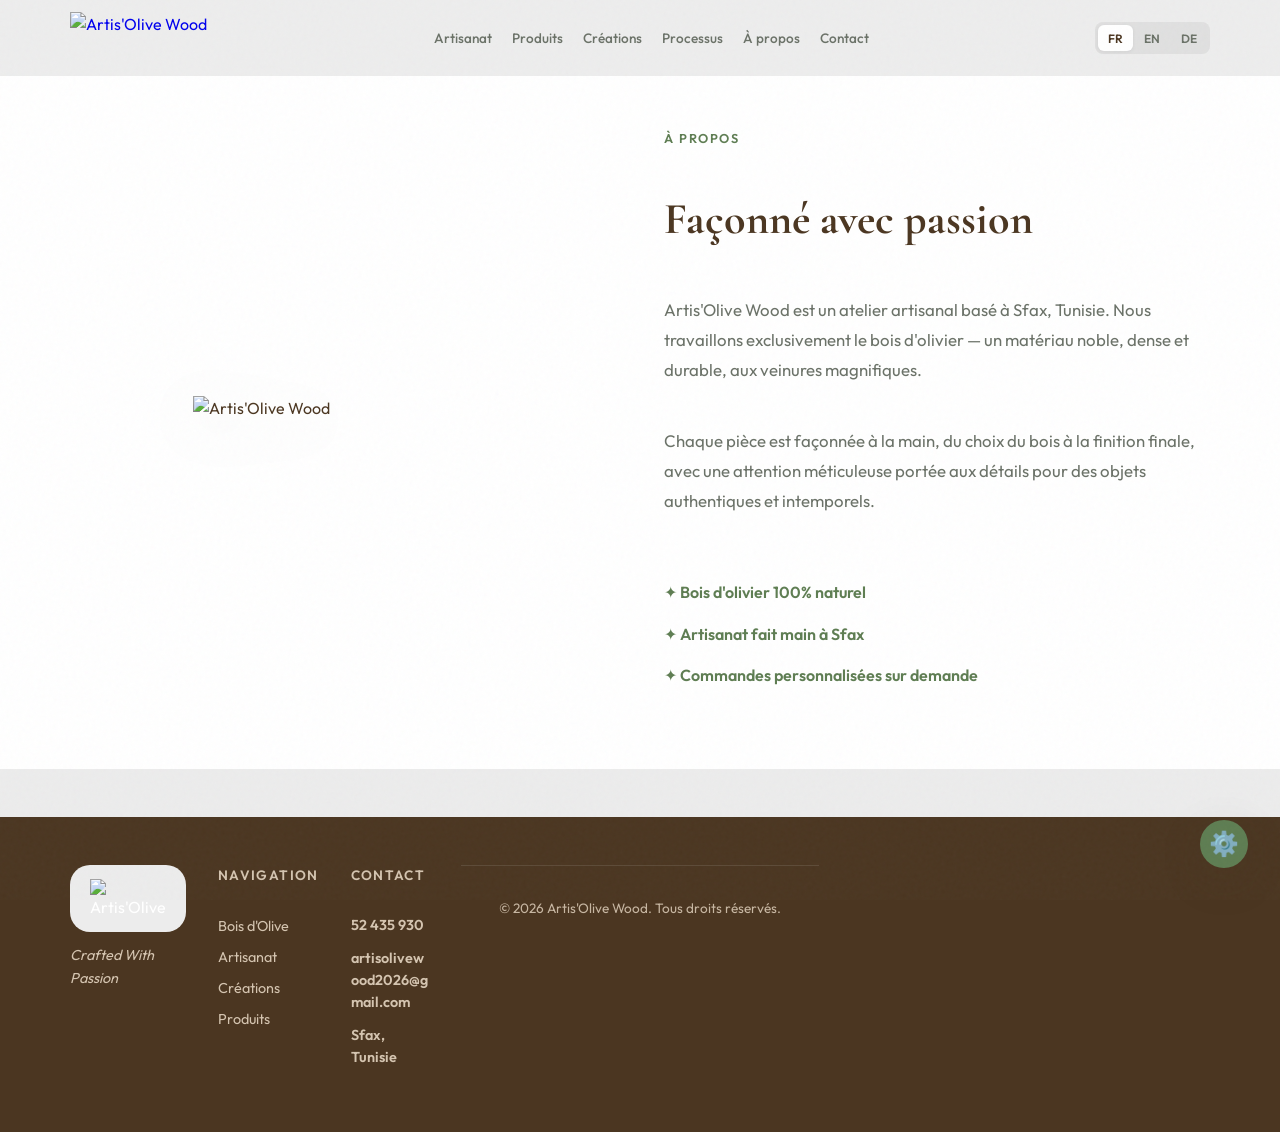
==== about.html @ 7d4a53f2 "Add files via upload" ====
<!DOCTYPE html>
<html lang="fr">
<head>
  <meta charset="UTF-8" />
  <meta name="viewport" content="width=device-width, initial-scale=1.0" />
  <meta name="description" content="Artis'Olive Wood — À propos de notre atelier artisanal." />
  <title>À Propos - Artis'Olive Wood</title>
  <link rel="icon" href="assets/logo.png" type="image/png" />
  <link rel="preconnect" href="https://fonts.googleapis.com" />
  <link rel="preconnect" href="https://fonts.gstatic.com" crossorigin />
  <link href="https://fonts.googleapis.com/css2?family=Cormorant+Garamond:ital,wght@0,400;0,600;0,700;1,400&family=Outfit:wght@300;400;500;600&display=swap" rel="stylesheet" />
  <link rel="stylesheet" href="styles.css" />
</head>
<body>
  <div class="grain" aria-hidden="true"></div>

  <header class="header" id="header">
    <nav class="nav container">
      <a href="index.html" class="logo">
        <img src="assets/logo.png" alt="Artis'Olive Wood" class="logo-img" />
      </a>

      <ul class="nav-links" id="nav-links">
        <li><a href="services.html" data-i18n="nav.services">Artisanat</a></li>
        <li><a href="products.html" data-i18n="nav.products">Produits</a></li>
        <li><a href="creations.html" data-i18n="nav.creations">Créations</a></li>
        <li><a href="process.html" data-i18n="nav.process">Processus</a></li>
        <li><a href="about.html" data-i18n="nav.about">À propos</a></li>
        <li><a href="contact.html" data-i18n="nav.contact">Contact</a></li>
      </ul>

      <div class="nav-actions">
        <div class="lang-switcher" role="group" aria-label="Language">
          <button class="lang-btn active" data-lang="fr" aria-pressed="true">FR</button>
          <button class="lang-btn" data-lang="en" aria-pressed="false">EN</button>
          <button class="lang-btn" data-lang="de" aria-pressed="false">DE</button>
        </div>
        <button class="menu-toggle" id="menu-toggle" aria-label="Menu" aria-expanded="false">
          <span></span><span></span><span></span>
        </button>
      </div>
    </nav>
  </header>

  <main>
    <section class="about section" style="padding-top: 8rem;">
      <div class="container about-grid">
        <div class="about-visual">
          <img src="assets/logo.png" alt="Artis'Olive Wood" class="about-logo" />
        </div>
        <div class="about-content">
          <span class="section-tag" data-i18n="about.tag">À propos</span>
          <h2 class="section-title" data-i18n="about.title">Façonné avec passion</h2>
          <p data-i18n="about.p1">
            Artis'Olive Wood est un atelier artisanal basé à Sfax, Tunisie. Nous travaillons exclusivement le bois d'olivier — un matériau noble, dense et durable, aux veinures magnifiques.
          </p>
          <p data-i18n="about.p2">
            Chaque pièce est façonnée à la main, du choix du bois à la finition finale, avec une attention méticuleuse portée aux détails pour des objets authentiques et intemporels.
          </p>
          <ul class="about-features">
            <li data-i18n="about.f1">✦ Bois d'olivier 100% naturel</li>
            <li data-i18n="about.f2">✦ Artisanat fait main à Sfax</li>
            <li data-i18n="about.f3">✦ Commandes personnalisées sur demande</li>
          </ul>
        </div>
      </div>
    </section>
  </main>

  <footer class="footer">
    <div class="container footer-inner">
      <div class="footer-top">
        <div class="footer-brand">
          <div class="footer-logo-wrap">
            <img src="assets/logo.png" alt="Artis'Olive Wood" style="height: 40px; width: auto;" />
          </div>
          <p class="footer-tagline" data-i18n="footer.tagline">Crafted With Passion</p>
        </div>
        <nav class="footer-nav" aria-label="Footer">
          <p class="footer-nav-title" data-i18n="footer.navTitle">Navigation</p>
          <div class="footer-links">
            <a href="index.html" data-i18n="hero.title1">Accueil</a>
            <a href="services.html" data-i18n="nav.services">Artisanat</a>
            <a href="creations.html" data-i18n="nav.creations">Créations</a>
            <a href="products.html" data-i18n="nav.products">Produits</a>
          </div>
        </nav>
        <div class="footer-contact">
          <p class="footer-nav-title" data-i18n="footer.contactTitle">Contact</p>
          <a href="tel:+21652435930" class="footer-contact-item">52 435 930</a>
          <a href="mailto:artisolivewood2026@gmail.com" class="footer-contact-item">artisolivewood2026@gmail.com</a>
          <span class="footer-contact-item">Sfax, Tunisie</span>
        </div>
      </div>
      <div class="footer-bottom">
        <p class="footer-copy" data-i18n="footer.copy">© 2026 Artis'Olive Wood. Tous droits réservés.</p>
      </div>
    </div>
  </footer>

  <button class="admin-btn" id="admin-btn" title="Admin">⚙️</button>

  <div id="admin-login-modal" class="modal">
    <div class="modal-content">
      <span class="close" id="close-login-modal">&times;</span>
      <h2 data-i18n="admin.login.title">Admin Login</h2>
      <div class="form-group">
        <label for="admin-password" data-i18n="admin.login.password">Mot de passe:</label>
        <input type="password" id="admin-password" placeholder="Entrez le mot de passe">
      </div>
      <button class="btn btn-primary" id="admin-login-btn" data-i18n="admin.login.submit">Se connecter</button>
      <p id="login-error" class="error-message"></p>
    </div>
  </div>

  <div id="admin-dashboard-modal" class="modal">
    <div class="modal-content admin-dashboard">
      <span class="close" id="close-admin-modal">&times;</span>
      <h2 data-i18n="admin.dashboard.title">Tableau de bord Admin</h2>
      
      <div class="admin-tabs">
        <button class="admin-tab-btn active" data-tab="orders" data-i18n="admin.tabs.orders">Commandes</button>
        <button class="admin-tab-btn" data-tab="products" data-i18n="admin.tabs.products">Produits</button>
        <button class="admin-tab-btn" data-tab="stats" data-i18n="admin.tabs.stats">Statistiques</button>
      </div>

      <div id="orders-tab" class="admin-tab-content active">
        <h3 data-i18n="admin.orders.title">Commandes reçues</h3>
        <div id="orders-list" class="orders-list">
          <p data-i18n="admin.orders.empty">Aucune commande pour le moment</p>
        </div>
      </div>

      <div id="products-tab" class="admin-tab-content">
        <h3>Gestion des produits</h3>
        <div class="products-management">
          <button class="btn btn-primary btn-small" id="add-product-btn">+ Ajouter un produit</button>
          <div id="products-list" class="products-list"></div>
        </div>
      </div>

      <div id="stats-tab" class="admin-tab-content">
        <h3 data-i18n="admin.stats.title">Statistiques</h3>
        <div class="stats-grid">
          <div class="stat-box">
            <span class="stat-label" data-i18n="admin.stats.total_orders">Total des commandes:</span>
            <span class="stat-value" id="total-orders">0</span>
          </div>
          <div class="stat-box">
            <span class="stat-label" data-i18n="admin.stats.total_items">Total des articles:</span>
            <span class="stat-value" id="total-items">0</span>
          </div>
        </div>
      </div>

      <button class="btn btn-outline" id="logout-btn" data-i18n="admin.logout">Déconnexion</button>
    </div>
  </div>

  <!-- Order Confirmation Modal -->
  <div id="order-modal" class="modal">
    <div class="modal-content">
      <span class="close" id="close-order-modal">&times;</span>
      <h2 data-i18n="order.title">Confirmer la commande</h2>
      <div id="order-summary" class="order-summary"></div>
      <div class="form-group">
        <label for="customer-name" data-i18n="order.name">Nom:</label>
        <input type="text" id="customer-name" placeholder="Votre nom">
      </div>
      <div class="form-group">
        <label for="customer-email" data-i18n="order.email">Email:</label>
        <input type="email" id="customer-email" placeholder="Votre email">
      </div>
      <div class="form-group">
        <label for="customer-phone" data-i18n="order.phone">Téléphone:</label>
        <input type="tel" id="customer-phone" placeholder="Votre téléphone">
      </div>
      <div class="form-group">
        <label for="customer-notes" data-i18n="order.notes">Notes spéciales:</label>
        <textarea id="customer-notes" rows="3" placeholder="Remarques supplémentaires"></textarea>
      </div>
      <button class="btn btn-primary" id="submit-order-btn" data-i18n="order.submit">Soumettre la commande</button>
      <p id="order-success" class="success-message"></p>
    </div>
  </div>

  <!-- Product Edit Modal -->
  <div id="product-edit-modal" class="modal">
    <div class="modal-content">
      <span class="close" id="close-product-modal">&times;</span>
      <h2>Éditer le produit</h2>
      <div class="form-group">
        <label for="product-name">Nom du produit:</label>
        <input type="text" id="product-name" placeholder="Nom du produit">
      </div>
      <div class="form-group">
        <label for="product-desc">Description:</label>
        <textarea id="product-desc" rows="3" placeholder="Description du produit"></textarea>
      </div>
      <div class="form-group">
        <label for="product-image">Image (URL):</label>
        <input type="text" id="product-image" placeholder="URL de l'image">
      </div>
      <div class="form-group">
        <label for="product-image-upload">Ou télécharger une image:</label>
        <input type="file" id="product-image-upload" accept="image/*">
      </div>
      <div id="product-image-preview" class="product-image-preview"></div>
      <button class="btn btn-primary" id="save-product-btn">Enregistrer</button>
      <button class="btn btn-outline" id="delete-product-btn">Supprimer</button>
    </div>
  </div>

  <style>
    :root {
  --olive-dark: #3d4f38;
  --olive: #5e7d52;
  --olive-light: #7a9a6e;
  --wood: #4b3621;
  --wood-light: #6b5240;
  --wood-pale: #d4c4b0;
  --cream: #ececec;
  --cream-dark: #e0e0e0;
  --text: #4b3621;
  --text-muted: #6b7268;
  --white: #ffffff;
  --accent: #5e7d52;
  --accent-glow: rgba(94, 125, 82, 0.2);
  --radius: 12px;
  --radius-lg: 20px;
  --shadow: 0 4px 24px rgba(75, 54, 33, 0.08);
  --shadow-lg: 0 12px 48px rgba(75, 54, 33, 0.12);
  --transition: 0.3s cubic-bezier(0.4, 0, 0.2, 1);
  --font-display: 'Cormorant Garamond', Georgia, serif;
  --font-body: 'Outfit', system-ui, sans-serif;
}

*, *::before, *::after { box-sizing: border-box; margin: 0; padding: 0; }

html { scroll-behavior: smooth; }

body {
  font-family: var(--font-body);
  background: var(--cream);
  color: var(--text);
  line-height: 1.6;
  overflow-x: hidden;
}

.grain {
  position: fixed;
  inset: 0;
  pointer-events: none;
  z-index: 9999;
  opacity: 0.03;
  background-image: url("data:image/svg+xml,%3Csvg viewBox='0 0 256 256' xmlns='http://www.w3.org/2000/svg'%3E%3Cfilter id='n'%3E%3CfeTurbulence type='fractalNoise' baseFrequency='0.9' numOctaves='4' stitchTiles='stitch'/%3E%3C/filter%3E%3Crect width='100%25' height='100%25' filter='url(%23n)'/%3E%3C/svg%3E");
}

.container {
  width: min(1140px, 92vw);
  margin-inline: auto;
}

/* Header */
.header {
  position: fixed;
  top: 0;
  left: 0;
  right: 0;
  z-index: 100;
  padding: 0.75rem 0;
  transition: var(--transition);
  background: rgba(236, 236, 236, 0.95);
  backdrop-filter: blur(12px);
  box-shadow: var(--shadow);
}

.nav {
  display: flex;
  align-items: center;
  justify-content: space-between;
  gap: 1.5rem;
}

.logo {
  display: flex;
  align-items: center;
  text-decoration: none;
  flex-shrink: 0;
}

.logo-img {
  height: 52px;
  width: auto;
  display: block;
}

.nav-links {
  display: flex;
  list-style: none;
  gap: 1.25rem;
  flex-wrap: wrap;
}

.nav-links a {
  text-decoration: none;
  color: var(--text-muted);
  font-size: 0.85rem;
  font-weight: 500;
  transition: color var(--transition);
}

.nav-links a:hover { color: var(--olive); }

.nav-actions {
  display: flex;
  align-items: center;
  gap: 1rem;
}

.lang-switcher {
  display: flex;
  background: var(--cream-dark);
  border-radius: 8px;
  padding: 3px;
  gap: 2px;
}

.lang-btn {
  border: none;
  background: transparent;
  padding: 0.35rem 0.6rem;
  font-family: var(--font-body);
  font-size: 0.75rem;
  font-weight: 600;
  color: var(--text-muted);
  border-radius: 6px;
  cursor: pointer;
  transition: var(--transition);
}

.lang-btn.active,
.lang-btn:hover {
  background: var(--white);
  color: var(--wood);
  box-shadow: 0 1px 4px rgba(0, 0, 0, 0.06);
}

.menu-toggle {
  display: none;
  flex-direction: column;
  gap: 5px;
  background: none;
  border: none;
  cursor: pointer;
  padding: 4px;
}

.menu-toggle span {
  display: block;
  width: 22px;
  height: 2px;
  background: var(--wood);
  border-radius: 2px;
}

/* Buttons */
.btn {
  display: inline-flex;
  align-items: center;
  justify-content: center;
  padding: 0.85rem 1.75rem;
  border-radius: var(--radius);
  font-family: var(--font-body);
  font-size: 0.9rem;
  font-weight: 500;
  text-decoration: none;
  cursor: pointer;
  border: 2px solid transparent;
  transition: var(--transition);
}

.btn-primary {
  background: var(--olive);
  color: var(--white);
  border-color: var(--olive);
}

.btn-primary:hover {
  background: var(--olive-dark);
  border-color: var(--olive-dark);
  transform: translateY(-2px);
  box-shadow: var(--shadow-lg);
}

.btn-outline {
  background: transparent;
  color: var(--wood);
  border-color: var(--olive-light);
}

.btn-outline:hover {
  background: var(--olive);
  color: var(--white);
  border-color: var(--olive);
}

/* Sections */
.section { padding: 5rem 0; }

.section-tag {
  display: inline-block;
  font-size: 0.8rem;
  font-weight: 600;
  text-transform: uppercase;
  letter-spacing: 0.12em;
  color: var(--olive);
  margin-bottom: 0.75rem;
}

.section-title {
  font-family: var(--font-display);
  font-size: clamp(2rem, 4vw, 2.75rem);
  font-weight: 700;
  color: var(--wood);
  margin-bottom: 1rem;
}

/* About */
.about-grid {
  display: grid;
  grid-template-columns: 1fr 1fr;
  gap: 3rem;
  align-items: center;
}

.about-visual {
  display: flex;
  align-items: center;
  justify-content: center;
  height: 400px;
}

.about-logo {
  max-width: min(300px, 100%);
  height: auto;
  filter: drop-shadow(0 12px 32px rgba(75, 54, 33, 0.12));
}

.about-content {
  display: flex;
  flex-direction: column;
  gap: 1.5rem;
}

.about-content p {
  font-size: 1.05rem;
  color: var(--text-muted);
  line-height: 1.8;
}

.about-features {
  list-style: none;
  padding: 0;
  display: flex;
  flex-direction: column;
  gap: 1rem;
}

.about-features li {
  font-size: 1rem;
  color: var(--olive);
  font-weight: 600;
}

/* Footer */
.footer {
  background: var(--wood);
  color: var(--white);
  padding: 3rem 0 2rem;
  margin-top: 3rem;
}

.footer-inner {
  display: grid;
  grid-template-columns: repeat(3, 1fr);
  gap: 2rem;
  margin-bottom: 2rem;
}

.footer-top {
  display: grid;
  grid-template-columns: repeat(3, 1fr);
  gap: 2rem;
}

.footer-brand {
  display: flex;
  flex-direction: column;
  gap: 0.75rem;
}

.footer-logo-wrap {
  display: flex;
  align-items: center;
  gap: 0.5rem;
}

.footer-tagline {
  font-size: 0.9rem;
  color: var(--wood-pale);
}

.footer-nav,
.footer-contact {
  display: flex;
  flex-direction: column;
  gap: 0.75rem;
}

.footer-nav-title,
.footer-contact-item {
  font-size: 0.85rem;
  font-weight: 600;
}

.footer-links {
  display: flex;
  flex-direction: column;
  gap: 0.5rem;
}

.footer-links a,
.footer-contact-item {
  text-decoration: none;
  color: var(--wood-pale);
  font-size: 0.9rem;
  transition: color var(--transition);
}

.footer-links a:hover {
  color: var(--white);
}

.footer-bottom {
  border-top: 1px solid rgba(255, 255, 255, 0.1);
  padding-top: 2rem;
  text-align: center;
}

.footer-copy {
  font-size: 0.85rem;
  color: var(--wood-pale);
}

/* Admin Button */
.admin-btn {
  position: fixed;
  bottom: 2rem;
  right: 2rem;
  width: 48px;
  height: 48px;
  border-radius: 50%;
  background: var(--olive);
  color: var(--white);
  border: none;
  cursor: pointer;
  font-size: 1.5rem;
  display: flex;
  align-items: center;
  justify-content: center;
  box-shadow: var(--shadow-lg);
  transition: var(--transition);
  z-index: 50;
}

.admin-btn:hover {
  background: var(--olive-dark);
  transform: scale(1.1);
}

/* Modal */
.modal {
  display: none;
  position: fixed;
  z-index: 1000;
  left: 0;
  top: 0;
  width: 100%;
  height: 100%;
  background-color: rgba(0, 0, 0, 0.4);
}

.modal.show {
  display: flex;
  align-items: center;
  justify-content: center;
}

.modal-content {
  background: var(--white);
  padding: 2rem;
  border-radius: var(--radius-lg);
  max-width: 500px;
  width: 90%;
  box-shadow: var(--shadow-lg);
}

.modal-content h2 {
  font-family: var(--font-display);
  font-size: 1.75rem;
  margin-bottom: 1.5rem;
}

.close {
  float: right;
  font-size: 2rem;
  font-weight: bold;
  color: var(--text-muted);
  cursor: pointer;
  transition: color var(--transition);
}

.close:hover {
  color: var(--text);
}

.form-group {
  margin-bottom: 1rem;
}

.form-group label {
  display: block;
  margin-bottom: 0.5rem;
  font-weight: 600;
  color: var(--text);
}

.form-group input,
.form-group textarea {
  width: 100%;
  padding: 0.75rem;
  border: 1px solid var(--cream-dark);
  border-radius: var(--radius);
  font-family: var(--font-body);
  font-size: 1rem;
  transition: border-color var(--transition);
}

.form-group input:focus,
.form-group textarea:focus {
  outline: none;
  border-color: var(--olive);
}

.error-message {
  color: #d9534f;
  font-size: 0.9rem;
  margin-top: 0.5rem;
}

.success-message {
  color: #5cb85c;
  font-size: 0.9rem;
  margin-top: 0.5rem;
}

/* Admin Dashboard */
.admin-dashboard {
  max-width: 800px;
}

.admin-tabs {
  display: flex;
  gap: 1rem;
  margin-bottom: 1.5rem;
  border-bottom: 1px solid var(--cream-dark);
}

.admin-tab-btn {
  background: none;
  border: none;
  padding: 0.75rem 1rem;
  font-family: var(--font-body);
  font-size: 0.95rem;
  font-weight: 600;
  color: var(--text-muted);
  cursor: pointer;
  transition: var(--transition);
  border-bottom: 2px solid transparent;
}

.admin-tab-btn.active {
  color: var(--olive);
  border-bottom-color: var(--olive);
}

.admin-tab-content {
  display: none;
}

.admin-tab-content.active {
  display: block;
}

.orders-list {
  max-height: 400px;
  overflow-y: auto;
}

.order-item {
  background: var(--cream);
  padding: 1rem;
  border-radius: var(--radius);
  margin-bottom: 1rem;
}

.order-item h4 {
  font-size: 1rem;
  margin-bottom: 0.5rem;
}

.order-date {
  font-size: 0.8rem;
  color: var(--text-muted);
  margin-top: 0.75rem;
}

.stats-grid {
  display: grid;
  grid-template-columns: repeat(2, 1fr);
  gap: 1rem;
  margin-bottom: 1.5rem;
}

.stat-box {
  background: var(--cream);
  padding: 1.25rem;
  border-radius: var(--radius);
  text-align: center;
}

.stat-label {
  display: block;
  font-size: 0.9rem;
  color: var(--text-muted);
  margin-bottom: 0.5rem;
}

.stat-value {
  display: block;
  font-family: var(--font-display);
  font-size: 2rem;
  font-weight: 700;
  color: var(--olive);
}

/* Responsive */
@media (max-width: 768px) {
  .about-grid {
    grid-template-columns: 1fr;
  }
  
  .about-visual {
    height: 300px;
    order: -1;
  }
  
  .nav-links {
    display: none;
  }
  
  .nav-links.active {
    display: flex;
    position: absolute;
    top: 60px;
    left: 0;
    right: 0;
    background: var(--white);
    flex-direction: column;
    gap: 0;
    border-radius: 0;
    box-shadow: var(--shadow);
    z-index: 99;
  }
  
  .nav-links.active li a {
    display: block;
    padding: 1rem;
  }
  
  .menu-toggle {
    display: flex;
  }
  
  .footer-inner {
    grid-template-columns: 1fr;
  }
  
  .footer-top {
    grid-template-columns: 1fr;
  }
}
  </style>

  <script src="app.js"></script>
</body>
</html>
---- styles.css ----
:root {
  --olive-dark: #3d4f38;
  --olive: #5e7d52;
  --olive-light: #7a9a6e;
  --wood: #4b3621;
  --wood-light: #6b5240;
  --wood-pale: #d4c4b0;
  --cream: #ececec;
  --cream-dark: #e0e0e0;
  --text: #4b3621;
  --text-muted: #6b7268;
  --white: #ffffff;
  --accent: #5e7d52;
  --accent-glow: rgba(94, 125, 82, 0.2);
  --radius: 12px;
  --radius-lg: 20px;
  --shadow: 0 4px 24px rgba(75, 54, 33, 0.08);
  --shadow-lg: 0 12px 48px rgba(75, 54, 33, 0.12);
  --transition: 0.3s cubic-bezier(0.4, 0, 0.2, 1);
  --font-display: 'Cormorant Garamond', Georgia, serif;
  --font-body: 'Outfit', system-ui, sans-serif;
}

*, *::before, *::after { box-sizing: border-box; margin: 0; padding: 0; }

html { scroll-behavior: smooth; }

body {
  font-family: var(--font-body);
  background: var(--cream);
  color: var(--text);
  line-height: 1.6;
  overflow-x: hidden;
}

.grain {
  position: fixed;
  inset: 0;
  pointer-events: none;
  z-index: 9999;
  opacity: 0.03;
  background-image: url("data:image/svg+xml,%3Csvg viewBox='0 0 256 256' xmlns='http://www.w3.org/2000/svg'%3E%3Cfilter id='n'%3E%3CfeTurbulence type='fractalNoise' baseFrequency='0.9' numOctaves='4' stitchTiles='stitch'/%3E%3C/filter%3E%3Crect width='100%25' height='100%25' filter='url(%23n)'/%3E%3C/svg%3E");
}

.container {
  width: min(1140px, 92vw);
  margin-inline: auto;
}

/* Header */
.header {
  position: fixed;
  top: 0;
  left: 0;
  right: 0;
  z-index: 100;
  padding: 0.75rem 0;
  transition: var(--transition);
}

.header.scrolled {
  background: rgba(236, 236, 236, 0.95);
  backdrop-filter: blur(12px);
  box-shadow: var(--shadow);
}

.nav {
  display: flex;
  align-items: center;
  justify-content: space-between;
  gap: 1.5rem;
}

.logo {
  display: flex;
  align-items: center;
  text-decoration: none;
  flex-shrink: 0;
}

.logo-img {
  height: 52px;
  width: auto;
  display: block;
}

.nav-links {
  display: flex;
  list-style: none;
  gap: 1.25rem;
  flex-wrap: wrap;
}

.nav-links a {
  text-decoration: none;
  color: var(--text-muted);
  font-size: 0.85rem;
  font-weight: 500;
  transition: color var(--transition);
}

.nav-links a:hover { color: var(--olive); }

.nav-actions {
  display: flex;
  align-items: center;
  gap: 1rem;
}

.lang-switcher {
  display: flex;
  background: var(--cream-dark);
  border-radius: 8px;
  padding: 3px;
  gap: 2px;
}

.lang-btn {
  border: none;
  background: transparent;
  padding: 0.35rem 0.6rem;
  font-family: var(--font-body);
  font-size: 0.75rem;
  font-weight: 600;
  color: var(--text-muted);
  border-radius: 6px;
  cursor: pointer;
  transition: var(--transition);
}

.lang-btn.active,
.lang-btn:hover {
  background: var(--white);
  color: var(--wood);
  box-shadow: 0 1px 4px rgba(0, 0, 0, 0.06);
}

.menu-toggle {
  display: none;
  flex-direction: column;
  gap: 5px;
  background: none;
  border: none;
  cursor: pointer;
  padding: 4px;
}

.menu-toggle span {
  display: block;
  width: 22px;
  height: 2px;
  background: var(--wood);
  border-radius: 2px;
}

.cart-button {
  position: relative;
  display: inline-flex;
  align-items: center;
  justify-content: center;
  width: 40px;
  height: 40px;
  border-radius: 50%;
  background: var(--accent-glow);
  text-decoration: none;
  cursor: pointer;
  transition: var(--transition);
  border: 2px solid transparent;
}

.cart-button:hover {
  background: var(--olive);
  color: var(--white);
  transform: scale(1.05);
}

.cart-icon {
  font-size: 1.25rem;
  display: flex;
  align-items: center;
  justify-content: center;
}

.cart-badge {
  position: absolute;
  top: -8px;
  right: -8px;
  background: #c0392b;
  color: var(--white);
  width: 24px;
  height: 24px;
  border-radius: 50%;
  display: flex;
  align-items: center;
  justify-content: center;
  font-size: 0.7rem;
  font-weight: 700;
  border: 2px solid var(--cream);
  box-shadow: var(--shadow);
}

/* Buttons */
.btn {
  display: inline-flex;
  align-items: center;
  justify-content: center;
  padding: 0.85rem 1.75rem;
  border-radius: var(--radius);
  font-family: var(--font-body);
  font-size: 0.9rem;
  font-weight: 500;
  text-decoration: none;
  cursor: pointer;
  border: 2px solid transparent;
  transition: var(--transition);
}

.btn-primary {
  background: var(--olive);
  color: var(--white);
  border-color: var(--olive);
}

.btn-primary:hover {
  background: var(--olive-dark);
  border-color: var(--olive-dark);
  transform: translateY(-2px);
  box-shadow: var(--shadow-lg);
}

.btn-small {
  padding: 0.5rem 1rem;
  font-size: 0.8rem;
}

.btn-outline {
  background: transparent;
  color: var(--wood);
  border-color: var(--olive-light);
}

.btn-outline:hover {
  background: var(--olive);
  color: var(--white);
  border-color: var(--olive);
}

.btn-small {
  padding: 0.5rem 1rem;
  font-size: 0.8rem;
}

/* Hero */
.hero {
  min-height: 100vh;
  display: grid;
  grid-template-columns: 1fr 1fr;
  align-items: center;
  padding: 7rem 0 4rem;
  position: relative;
  overflow: hidden;
}

.hero-bg {
  position: absolute;
  inset: 0;
  z-index: 0;
}

.orb {
  position: absolute;
  border-radius: 50%;
  filter: blur(80px);
  opacity: 0.3;
}

.orb-1 {
  width: 500px;
  height: 500px;
  background: var(--olive);
  top: -10%;
  right: -5%;
  animation: float 8s ease-in-out infinite;
}

.orb-2 {
  width: 350px;
  height: 350px;
  background: var(--wood-pale);
  bottom: 10%;
  left: -8%;
  animation: float 10s ease-in-out infinite reverse;
}

.orb-3 {
  width: 200px;
  height: 200px;
  background: var(--olive-light);
  top: 40%;
  left: 30%;
  animation: float 6s ease-in-out infinite;
}

@keyframes float {
  0%, 100% { transform: translate(0, 0); }
  50% { transform: translate(20px, -30px); }
}

.hero-content {
  position: relative;
  z-index: 1;
  padding-left: 4vw;
}

.hero-eyebrow {
  font-size: 0.85rem;
  font-weight: 600;
  text-transform: uppercase;
  letter-spacing: 0.15em;
  color: var(--olive);
  margin-bottom: 1rem;
}

.hero-title {
  font-family: var(--font-display);
  font-size: clamp(2.5rem, 5vw, 4rem);
  font-weight: 700;
  line-height: 1.15;
  color: var(--wood);
  margin-bottom: 1.25rem;
}

.hero-title span { display: block; }

.hero-title-accent {
  color: var(--olive);
  font-style: italic;
}

.hero-leaf {
  display: inline !important;
  font-size: 0.7em;
}

.hero-desc {
  font-size: 1.05rem;
  color: var(--text-muted);
  max-width: 480px;
  margin-bottom: 2rem;
  line-height: 1.7;
}

.hero-cta {
  display: flex;
  gap: 1rem;
  flex-wrap: wrap;
  margin-bottom: 3rem;
}

.hero-stats {
  display: flex;
  gap: 2.5rem;
}

.stat { display: flex; flex-direction: column; }

.stat-num {
  font-family: var(--font-display);
  font-size: 1.75rem;
  font-weight: 700;
  color: var(--olive);
}

.stat-label {
  font-size: 0.8rem;
  color: var(--text-muted);
}

.hero-visual {
  position: relative;
  z-index: 1;
  display: flex;
  align-items: center;
  justify-content: center;
  height: 400px;
}

.hero-logo {
  max-width: min(360px, 90vw);
  height: auto;
  animation: float 6s ease-in-out infinite;
  filter: drop-shadow(0 12px 32px rgba(75, 54, 33, 0.12));
}

/* Sections */
.section { padding: 5rem 0; }

.section-header {
  text-align: center;
  max-width: 600px;
  margin: 0 auto 3rem;
}

.section-tag {
  display: inline-block;
  font-size: 0.8rem;
  font-weight: 600;
  text-transform: uppercase;
  letter-spacing: 0.12em;
  color: var(--olive);
  margin-bottom: 0.75rem;
}

.section-title {
  font-family: var(--font-display);
  font-size: clamp(2rem, 4vw, 2.75rem);
  font-weight: 700;
  color: var(--wood);
  margin-bottom: 1rem;
}

.section-desc {
  color: var(--text-muted);
  font-size: 1.05rem;
}

/* Services */
.services { background: var(--white); }

.services-grid {
  display: grid;
  grid-template-columns: repeat(3, 1fr);
  gap: 2rem;
}

.service-card {
  background: var(--cream);
  border-radius: var(--radius-lg);
  padding: 2.5rem 2rem;
  transition: var(--transition);
  border: 1px solid transparent;
}

.service-card:hover {
  transform: translateY(-6px);
  box-shadow: var(--shadow-lg);
  border-color: var(--wood-pale);
}

.service-icon {
  width: 56px;
  height: 56px;
  display: flex;
  align-items: center;
  justify-content: center;
  background: var(--accent-glow);
  border-radius: var(--radius);
  color: var(--olive);
  margin-bottom: 1.5rem;
}

.service-icon svg { width: 32px; height: 32px; }

.service-card h3 {
  font-family: var(--font-display);
  font-size: 1.4rem;
  font-weight: 600;
  color: var(--wood);
  margin-bottom: 0.75rem;
}

.service-card p {
  color: var(--text-muted);
  font-size: 0.95rem;
  line-height: 1.65;
}

/* Creations */
.creations-grid {
  display: grid;
  grid-template-columns: repeat(2, 1fr);
  gap: 1.5rem;
}

.creation-card {
  background: var(--white);
  border-radius: var(--radius-lg);
  padding: 2rem 1.75rem;
  box-shadow: var(--shadow);
  transition: var(--transition);
  border: 1px solid transparent;
}

.creation-card:hover {
  transform: translateY(-4px);
  box-shadow: var(--shadow-lg);
  border-color: var(--wood-pale);
}

.creation-accent {
  width: 48px;
  height: 4px;
  background: linear-gradient(90deg, var(--wood), var(--olive));
  border-radius: 2px;
  margin-bottom: 1.25rem;
}

.creation-card h3 {
  font-family: var(--font-display);
  font-size: 1.3rem;
  font-weight: 600;
  color: var(--wood);
  margin-bottom: 0.5rem;
}

.creation-card p {
  font-size: 0.95rem;
  color: var(--text-muted);
  line-height: 1.6;
}

/* Products */
.products { background: var(--white); }

.products-grid {
  display: grid;
  grid-template-columns: repeat(auto-fill, minmax(280px, 1fr));
  gap: 1.5rem;
}

.product-card {
  background: var(--cream);
  border-radius: var(--radius-lg);
  overflow: hidden;
  box-shadow: var(--shadow);
  transition: var(--transition);
  display: flex;
  flex-direction: column;
}

.product-card:hover {
  transform: translateY(-4px);
  box-shadow: var(--shadow-lg);
}

.product-image {
  height: 180px;
  display: flex;
  align-items: center;
  justify-content: center;
  position: relative;
}

.product-image img {
  width: 100%;
  height: 100%;
  object-fit: cover;
}

.product-badge {
  position: absolute;
  top: 12px;
  left: 12px;
  background: var(--olive);
  color: var(--white);
  font-size: 0.7rem;
  font-weight: 600;
  text-transform: uppercase;
  letter-spacing: 0.05em;
  padding: 0.3rem 0.65rem;
  border-radius: 6px;
}

.product-icon {
  width: 80px;
  height: 80px;
}

.product-card h3 {
  font-family: var(--font-display);
  font-size: 1.15rem;
  font-weight: 600;
  color: var(--wood);
  padding: 1rem 1.25rem 0.5rem;
}

.product-card > p {
  font-size: 0.9rem;
  color: var(--text-muted);
  padding: 0 1.25rem 1rem;
  flex: 1;
  line-height: 1.55;
}

.product-footer {
  display: flex;
  align-items: center;
  justify-content: space-between;
  gap: 0.75rem;
  padding: 1rem 1.25rem;
  border-top: 1px solid var(--cream-dark);
  flex-wrap: wrap;
}

.quantity-input {
  display: flex;
  align-items: center;
  gap: 0.5rem;
  font-size: 0.8rem;
  color: var(--text-muted);
}

.qty-input {
  width: 56px;
  padding: 0.35rem 0.5rem;
  border: 2px solid var(--cream-dark);
  border-radius: 6px;
  font-family: var(--font-body);
  background: var(--white);
}

.product-price {
  font-weight: 600;
  color: var(--olive);
  font-size: 0.9rem;
}

/* Process */
.process { background: var(--cream); }

.process-grid {
  display: grid;
  grid-template-columns: repeat(auto-fill, minmax(240px, 1fr));
  gap: 1.5rem;
}

.process-card {
  background: var(--white);
  border-radius: var(--radius-lg);
  overflow: hidden;
  box-shadow: var(--shadow);
  transition: var(--transition);
}

.process-card:hover {
  transform: translateY(-4px);
  box-shadow: var(--shadow-lg);
}

.process-image {
  height: 160px;
  display: flex;
  align-items: center;
  justify-content: center;
  position: relative;
}

.process-number {
  position: absolute;
  top: 12px;
  right: 12px;
  width: 32px;
  height: 32px;
  background: var(--olive);
  color: var(--white);
  border-radius: 50%;
  display: flex;
  align-items: center;
  justify-content: center;
  font-weight: 700;
  font-size: 0.9rem;
}

.process-icon {
  width: 70px;
  height: 70px;
}

.process-card h3 {
  font-family: var(--font-display);
  font-size: 1.15rem;
  font-weight: 600;
  color: var(--wood);
  padding: 1.25rem 1.25rem 0.5rem;
}

.process-card p {
  font-size: 0.9rem;
  color: var(--text-muted);
  padding: 0 1.25rem 1.25rem;
  line-height: 1.55;
}

/* About */
.about { background: var(--white); }

.about-grid {
  display: grid;
  grid-template-columns: 1fr 1.2fr;
  gap: 4rem;
  align-items: center;
}

.about-logo {
  max-width: 300px;
  width: 100%;
  margin: 0 auto;
  display: block;
  filter: drop-shadow(0 8px 24px rgba(75, 54, 33, 0.1));
}

.about-content .section-title { text-align: left; }
.about-content .section-tag { display: block; text-align: left; }

.about-content p {
  color: var(--text-muted);
  margin-bottom: 1rem;
  line-height: 1.7;
}

.about-features {
  list-style: none;
  margin-top: 1.5rem;
  display: flex;
  flex-direction: column;
  gap: 0.6rem;
}

.about-features li {
  font-weight: 500;
  color: var(--olive);
}

/* Contact */
.contact {
  background: var(--white);
}

.contact-grid {
  display: grid;
  grid-template-columns: minmax(260px, 1fr) minmax(300px, 1.4fr);
  gap: 2.5rem;
  align-items: start;
}

.contact-info-title,
.contact-form-title {
  font-family: var(--font-display);
  font-size: 1.35rem;
  font-weight: 600;
  color: var(--wood);
  margin-bottom: 1.25rem;
}

.contact-cards {
  display: flex;
  flex-direction: column;
  gap: 1rem;
}

.contact-card {
  display: flex;
  align-items: flex-start;
  gap: 1.25rem;
  padding: 1.25rem 1.5rem;
  background: var(--cream);
  border-radius: var(--radius);
  border: 1px solid var(--cream-dark);
  box-shadow: var(--shadow);
  text-decoration: none;
  color: inherit;
  transition: var(--transition);
}

.contact-card:hover {
  transform: translateX(4px);
  box-shadow: var(--shadow-lg);
  border-color: var(--wood-pale);
}

.contact-icon {
  width: 48px;
  height: 48px;
  display: flex;
  align-items: center;
  justify-content: center;
  background: var(--accent-glow);
  border-radius: var(--radius);
  color: var(--olive);
  flex-shrink: 0;
}

.contact-icon svg { width: 22px; height: 22px; }

.contact-label {
  display: block;
  font-size: 0.75rem;
  font-weight: 600;
  text-transform: uppercase;
  letter-spacing: 0.08em;
  color: var(--text-muted);
  margin-bottom: 2px;
}

.contact-value {
  font-weight: 500;
  color: var(--wood);
  font-size: 0.95rem;
  word-break: break-word;
  line-height: 1.4;
}

.contact-form {
  background: var(--cream);
  padding: 2rem;
  border-radius: var(--radius-lg);
  border: 1px solid var(--cream-dark);
  box-shadow: var(--shadow);
}

.form-row {
  display: grid;
  grid-template-columns: 1fr 1fr;
  gap: 1rem;
}

.form-group { margin-bottom: 1.25rem; }

.form-group label {
  display: block;
  font-size: 0.85rem;
  font-weight: 500;
  color: var(--wood);
  margin-bottom: 0.4rem;
}

.form-group input,
.form-group textarea {
  width: 100%;
  padding: 0.75rem 1rem;
  border: 2px solid var(--cream-dark);
  border-radius: var(--radius);
  font-family: var(--font-body);
  font-size: 0.95rem;
  background: var(--white);
  color: var(--text);
  transition: border-color var(--transition);
}

.form-group input:focus,
.form-group textarea:focus {
  outline: none;
  border-color: var(--olive);
}

.form-group textarea { resize: vertical; min-height: 120px; }

.contact-form .btn { width: 100%; margin-top: 0.5rem; }

/* Products Management */
.products-management {
  margin-top: 1.5rem;
}

.products-list {
  margin-top: 1.5rem;
  max-height: 500px;
  overflow-y: auto;
}

.product-item {
  background: #f5f5f5;
  padding: 1rem;
  border-radius: 8px;
  margin-bottom: 1rem;
  display: flex;
  gap: 1rem;
  align-items: center;
}

.product-item img {
  width: 80px;
  height: 80px;
  object-fit: cover;
  border-radius: 6px;
}

.product-item > div {
  flex: 1;
}

.product-item h4 {
  margin: 0 0 0.5rem 0;
  color: var(--text);
}

.product-item p {
  color: #666;
  font-size: 0.9rem;
  margin: 0.25rem 0;
}

.product-image-preview {
  margin-top: 0.75rem;
  padding: 1rem;
  background: var(--cream);
  border-radius: 6px;
  min-height: 50px;
  display: flex;
  align-items: center;
  justify-content: center;
}

.product-image-preview img {
  max-width: 200px;
  max-height: 300px;
  border-radius: 6px;
}

/* Footer */
.footer {
  background: var(--wood);
  color: var(--cream);
  padding: 3.5rem 0 0;
}

.footer-inner {
  display: flex;
  flex-direction: column;
  gap: 2.5rem;
}

.footer-top {
  display: grid;
  grid-template-columns: 1.2fr 1fr 1fr;
  gap: 2.5rem;
  align-items: start;
}

.footer-brand {
  display: flex;
  flex-direction: column;
  align-items: flex-start;
  gap: 0.85rem;
}

.footer-logo-wrap {
  background: var(--cream);
  padding: 0.85rem 1.25rem;
  border-radius: var(--radius-lg);
  display: inline-flex;
  align-items: center;
  justify-content: center;
}

.footer-logo {
  height: 72px;
  width: auto;
  display: block;
}

.footer-tagline {
  font-size: 0.9rem;
  font-style: italic;
  color: var(--olive-light);
}

.footer-nav-title {
  font-size: 0.75rem;
  font-weight: 600;
  text-transform: uppercase;
  letter-spacing: 0.1em;
  color: var(--wood-pale);
  margin-bottom: 1rem;
}

.footer-links {
  display: flex;
  flex-direction: column;
  gap: 0.65rem;
}

.footer-links a {
  color: var(--cream);
  text-decoration: none;
  font-size: 0.9rem;
  transition: color var(--transition);
}

.footer-links a:hover { color: var(--olive-light); }

.footer-contact {
  display: flex;
  flex-direction: column;
  gap: 0.65rem;
}

.footer-contact-item {
  color: var(--cream);
  text-decoration: none;
  font-size: 0.9rem;
  line-height: 1.5;
  word-break: break-word;
  transition: color var(--transition);
}

a.footer-contact-item:hover { color: var(--olive-light); }

.footer-bottom {
  border-top: 1px solid rgba(255, 255, 255, 0.12);
  padding: 1.25rem 0 1.75rem;
  text-align: center;
}

.footer-copy {
  font-size: 0.8rem;
  color: var(--wood-pale);
  opacity: 0.9;
}

/* Admin */
.admin-btn {
  position: fixed;
  bottom: 24px;
  right: 24px;
  width: 48px;
  height: 48px;
  border-radius: 50%;
  border: none;
  background: var(--wood);
  color: var(--white);
  font-size: 1.25rem;
  cursor: pointer;
  box-shadow: var(--shadow-lg);
  z-index: 200;
  transition: var(--transition);
}

.admin-btn:hover {
  background: var(--olive);
  transform: scale(1.05);
}

.modal {
  display: none;
  position: fixed;
  inset: 0;
  background: rgba(75, 54, 33, 0.5);
  z-index: 300;
  align-items: center;
  justify-content: center;
  padding: 1rem;
}

.modal.show { display: flex; }

.modal-content {
  background: var(--white);
  border-radius: var(--radius-lg);
  padding: 2rem;
  max-width: 480px;
  width: 100%;
  max-height: 90vh;
  overflow-y: auto;
  position: relative;
  box-shadow: var(--shadow-lg);
}

.modal-content.admin-dashboard { max-width: 640px; }

.close {
  position: absolute;
  top: 1rem;
  right: 1.25rem;
  font-size: 1.5rem;
  cursor: pointer;
  color: var(--text-muted);
  line-height: 1;
}

.close:hover { color: var(--wood); }

.modal-content h2 {
  font-family: var(--font-display);
  color: var(--wood);
  margin-bottom: 1.5rem;
  padding-right: 2rem;
}

.admin-tabs {
  display: flex;
  gap: 0.5rem;
  margin-bottom: 1.5rem;
}

.admin-tab-btn {
  flex: 1;
  padding: 0.6rem 1rem;
  border: 2px solid var(--cream-dark);
  background: var(--cream);
  border-radius: var(--radius);
  font-family: var(--font-body);
  font-size: 0.85rem;
  font-weight: 500;
  cursor: pointer;
  color: var(--text-muted);
  transition: var(--transition);
}

.admin-tab-btn.active {
  background: var(--olive);
  color: var(--white);
  border-color: var(--olive);
}

.admin-tab-content { display: none; }
.admin-tab-content.active { display: block; }

.orders-list {
  max-height: 300px;
  overflow-y: auto;
  margin-bottom: 1.5rem;
}

.order-item {
  background: var(--cream);
  border-radius: var(--radius);
  padding: 1rem;
  margin-bottom: 0.75rem;
  font-size: 0.9rem;
}

.stats-grid {
  display: grid;
  grid-template-columns: 1fr 1fr;
  gap: 1rem;
  margin-bottom: 1.5rem;
}

.stat-box {
  background: var(--cream);
  border-radius: var(--radius);
  padding: 1.25rem;
  text-align: center;
}

.stat-box .stat-label {
  display: block;
  font-size: 0.8rem;
  color: var(--text-muted);
  margin-bottom: 0.5rem;
}

.stat-box .stat-value {
  font-family: var(--font-display);
  font-size: 2rem;
  font-weight: 700;
  color: var(--olive);
}

.order-summary {
  background: var(--cream);
  border-radius: var(--radius);
  padding: 1rem;
  margin-bottom: 1.25rem;
  font-size: 0.9rem;
}

.error-message {
  color: #c0392b;
  font-size: 0.85rem;
  margin-top: 0.75rem;
}

.success-message {
  color: var(--olive);
  font-size: 0.85rem;
  margin-top: 0.75rem;
  font-weight: 500;
}

/* Responsive */
@media (max-width: 900px) {
  .hero {
    grid-template-columns: 1fr;
    text-align: center;
    padding-top: 6rem;
  }

  .hero-content { padding-left: 0; }
  .hero-desc { margin-inline: auto; }
  .hero-cta { justify-content: center; }
  .hero-stats { justify-content: center; }
  .hero-visual { height: 280px; margin-top: 1.5rem; }
  .hero-logo { max-width: min(280px, 75vw); }

  .services-grid { grid-template-columns: 1fr; }
  .creations-grid { grid-template-columns: 1fr; }
  .about-grid { grid-template-columns: 1fr; }
  .contact-grid { grid-template-columns: 1fr; }
  .footer-top { grid-template-columns: 1fr; text-align: center; }
  .footer-brand { align-items: center; }
  .footer-links { align-items: center; }
  .footer-contact { align-items: center; }

  .nav { position: relative; }

  .nav-links {
    display: none;
    position: absolute;
    top: 100%;
    left: 0;
    right: 0;
    flex-direction: column;
    background: var(--cream);
    padding: 1.5rem 2rem;
    box-shadow: var(--shadow-lg);
    gap: 1rem;
    margin-top: 0.5rem;
    border-radius: var(--radius);
  }

  .nav-links.open { display: flex; }
  .menu-toggle { display: flex; }
  .logo-img { height: 44px; }
}

@media (max-width: 700px) {
  .footer-top { grid-template-columns: 1fr; }
}

@media (max-width: 500px) {
  .form-row { grid-template-columns: 1fr; }
  .hero-stats { flex-direction: column; gap: 1rem; align-items: center; }
  .stats-grid { grid-template-columns: 1fr; }
  .contact-form,
  .contact-card { padding: 1rem 1.15rem; }
}
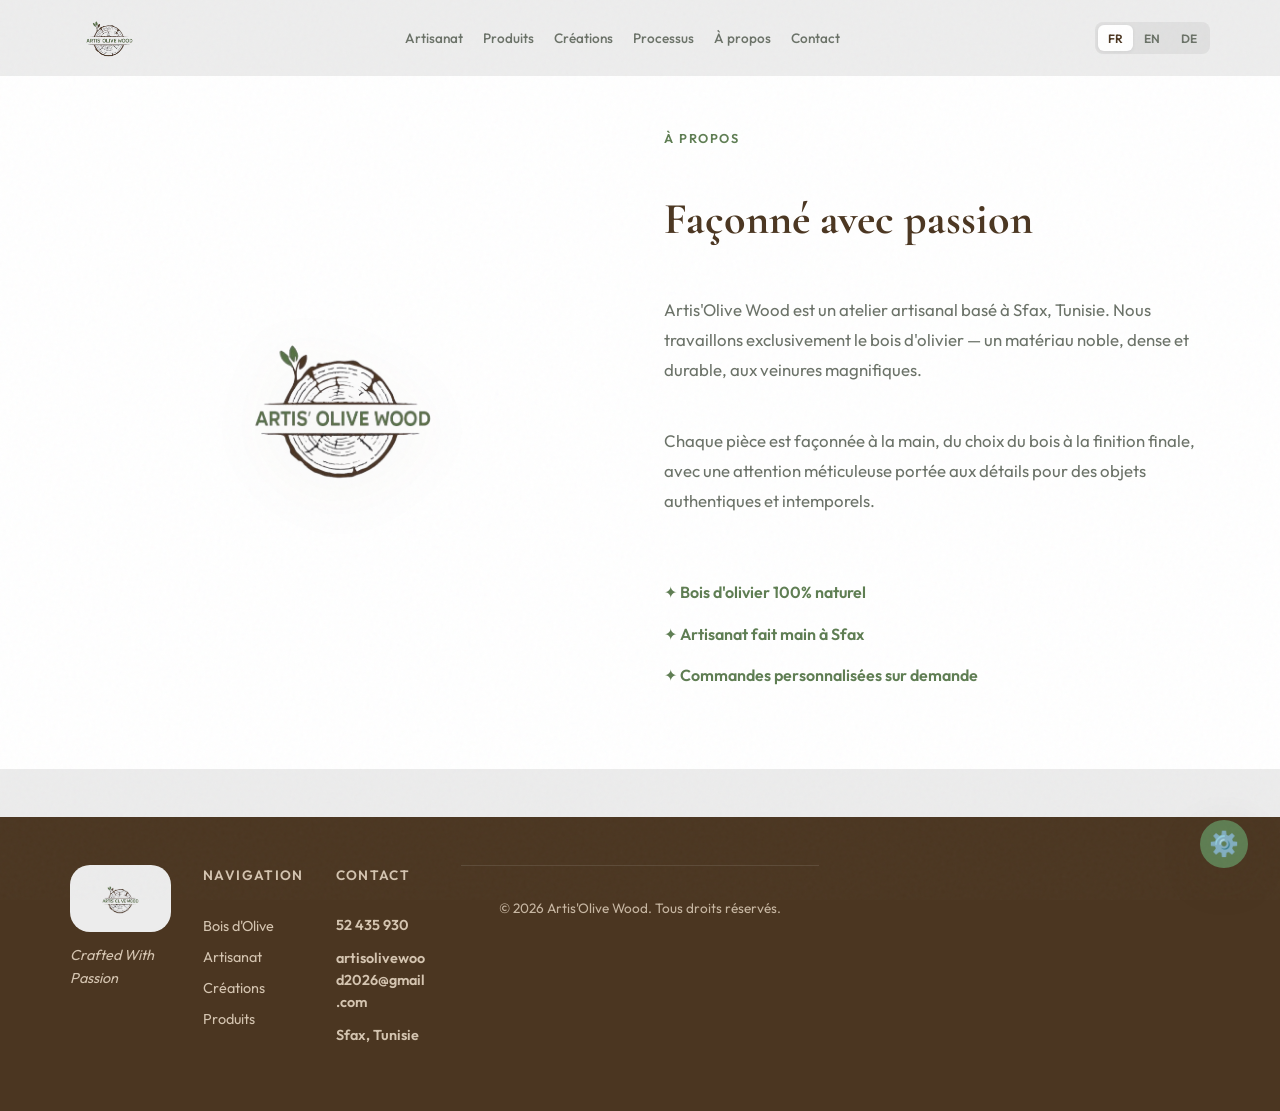
==== commit 4f140374: "Add files via upload" ====
--- a/about.html
+++ b/about.html
@@ -5,7 +5,7 @@
   <meta name="viewport" content="width=device-width, initial-scale=1.0" />
   <meta name="description" content="Artis'Olive Wood — À propos de notre atelier artisanal." />
   <title>À Propos - Artis'Olive Wood</title>
-  <link rel="icon" href="assets/logo.png" type="image/png" />
+  <link rel="icon" href="logo.png" type="image/png" />
   <link rel="preconnect" href="https://fonts.googleapis.com" />
   <link rel="preconnect" href="https://fonts.gstatic.com" crossorigin />
   <link href="https://fonts.googleapis.com/css2?family=Cormorant+Garamond:ital,wght@0,400;0,600;0,700;1,400&family=Outfit:wght@300;400;500;600&display=swap" rel="stylesheet" />
@@ -17,7 +17,7 @@
   <header class="header" id="header">
     <nav class="nav container">
       <a href="index.html" class="logo">
-        <img src="assets/logo.png" alt="Artis'Olive Wood" class="logo-img" />
+        <img src="logo.png" alt="Artis'Olive Wood" class="logo-img" />
       </a>
 
       <ul class="nav-links" id="nav-links">
@@ -46,7 +46,7 @@
     <section class="about section" style="padding-top: 8rem;">
       <div class="container about-grid">
         <div class="about-visual">
-          <img src="assets/logo.png" alt="Artis'Olive Wood" class="about-logo" />
+          <img src="logo.png" alt="Artis'Olive Wood" class="about-logo" />
         </div>
         <div class="about-content">
           <span class="section-tag" data-i18n="about.tag">À propos</span>
@@ -72,7 +72,7 @@
       <div class="footer-top">
         <div class="footer-brand">
           <div class="footer-logo-wrap">
-            <img src="assets/logo.png" alt="Artis'Olive Wood" style="height: 40px; width: auto;" />
+            <img src="logo.png" alt="Artis'Olive Wood" style="height: 40px; width: auto;" />
           </div>
           <p class="footer-tagline" data-i18n="footer.tagline">Crafted With Passion</p>
         </div>
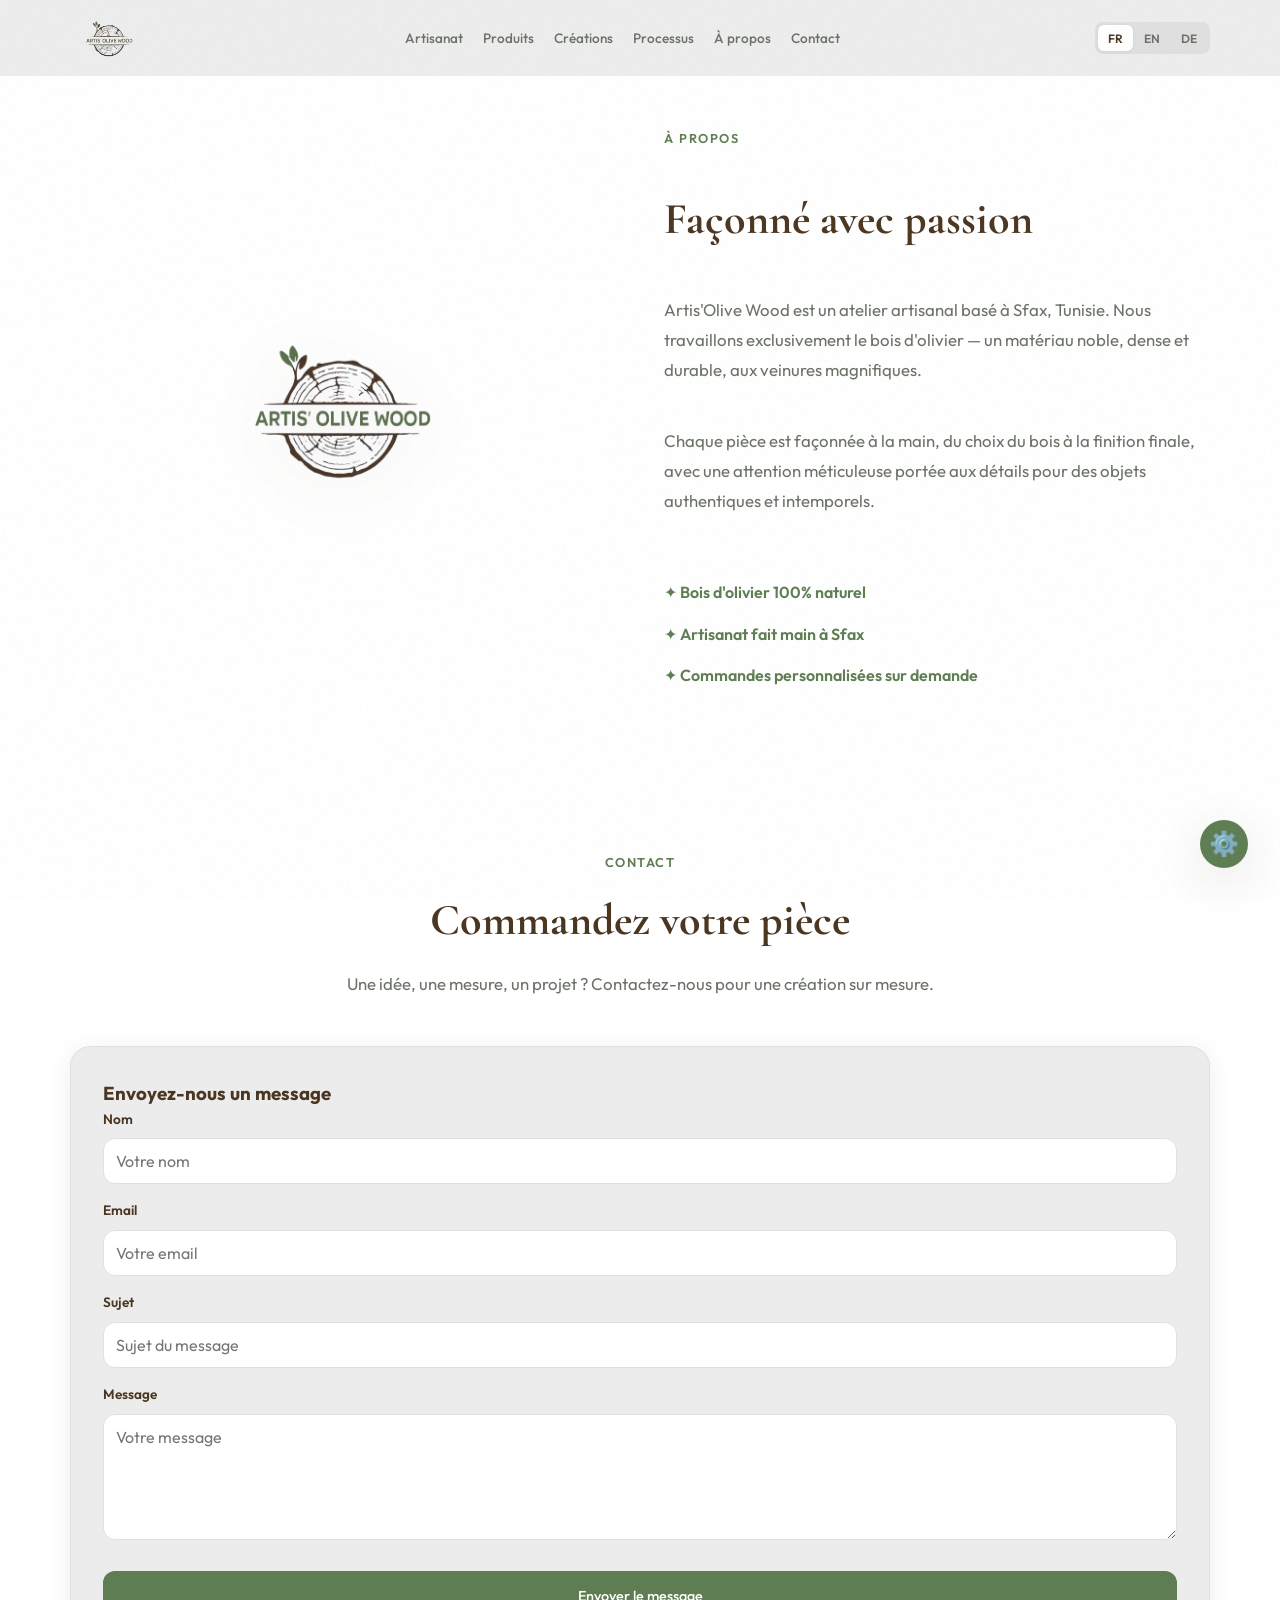
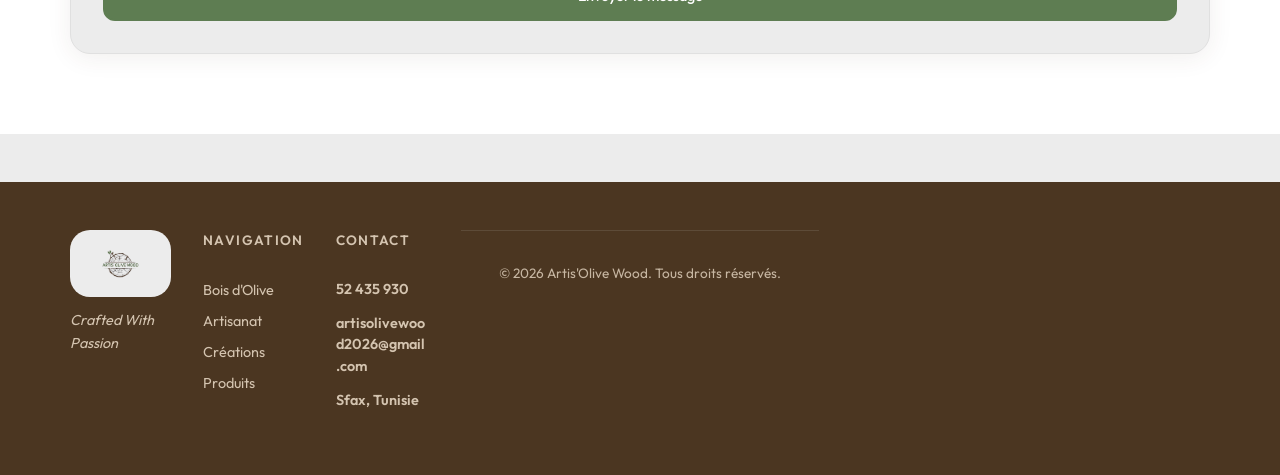
==== commit 0e204a4a: "Add files via upload" ====
--- a/about.html
+++ b/about.html
@@ -63,6 +63,36 @@
             <li data-i18n="about.f3">✦ Commandes personnalisées sur demande</li>
           </ul>
         </div>
+      </div>
+    </section>
+
+    <section class="contact section">
+      <div class="container">
+        <div class="section-header">
+          <span class="section-tag" data-i18n="contact.tag">Contact</span>
+          <h2 class="section-title" data-i18n="contact.title">Commandez votre pièce</h2>
+          <p class="section-desc" data-i18n="contact.desc">Une idée, une mesure, un projet ? Contactez-nous pour une création sur mesure.</p>
+        </div>
+        <form class="contact-form" id="contact-form" action="https://formsubmit.co/artisolivewood2026@gmail.com" method="POST">
+          <h3 data-i18n="contact.formTitle">Envoyez-nous un message</h3>
+          <div class="form-group">
+            <label for="contact-name" data-i18n="form.name">Nom</label>
+            <input type="text" id="contact-name" name="name" placeholder="Votre nom" required>
+          </div>
+          <div class="form-group">
+            <label for="contact-email" data-i18n="form.email">Email</label>
+            <input type="email" id="contact-email" name="email" placeholder="Votre email" required>
+          </div>
+          <div class="form-group">
+            <label for="contact-subject" data-i18n="form.subject">Sujet</label>
+            <input type="text" id="contact-subject" name="subject" placeholder="Sujet du message" required>
+          </div>
+          <div class="form-group">
+            <label for="contact-message" data-i18n="form.message">Message</label>
+            <textarea id="contact-message" name="message" rows="5" placeholder="Votre message" required></textarea>
+          </div>
+          <button type="submit" class="btn btn-primary" data-i18n="form.submit">Envoyer le message</button>
+        </form>
       </div>
     </section>
   </main>
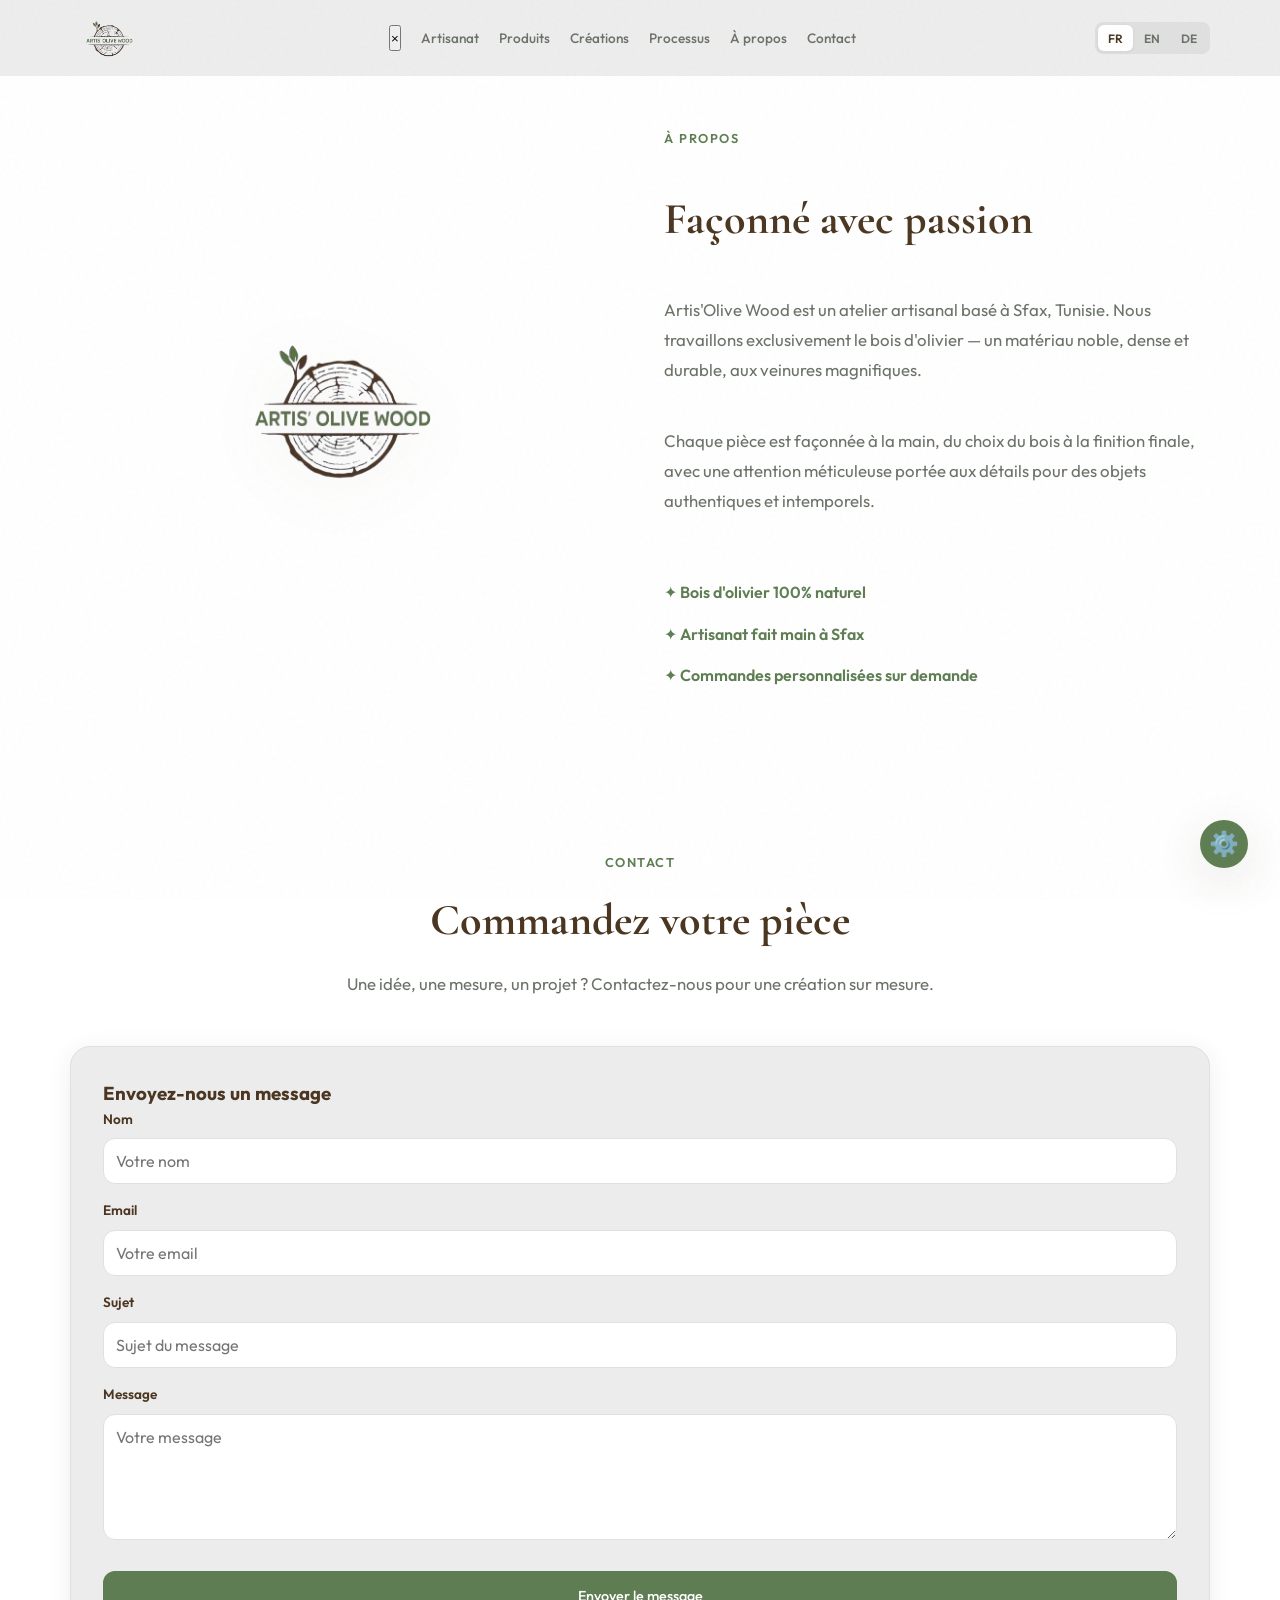
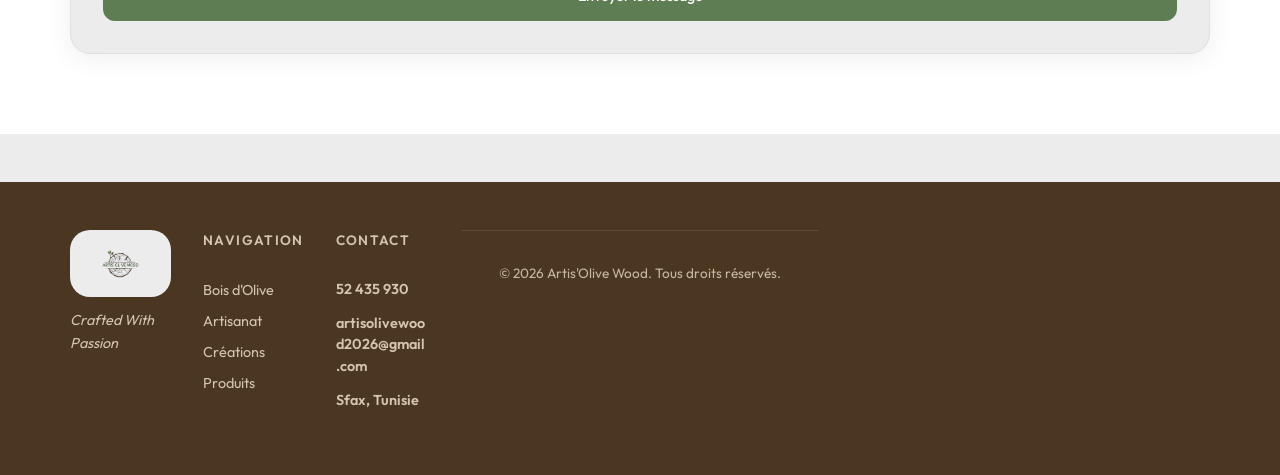
==== commit e42783a6: "Add files via upload" ====
--- a/about.html
+++ b/about.html
@@ -21,6 +21,7 @@
       </a>
 
       <ul class="nav-links" id="nav-links">
+        <button class="nav-close-btn" id="nav-close-btn" aria-label="Fermer le menu">&times;</button>
         <li><a href="services.html" data-i18n="nav.services">Artisanat</a></li>
         <li><a href="products.html" data-i18n="nav.products">Produits</a></li>
         <li><a href="creations.html" data-i18n="nav.creations">Créations</a></li>
--- a/styles.css
+++ b/styles.css
@@ -1207,19 +1207,57 @@
 
   .nav-links {
     display: none;
-    position: absolute;
-    top: 100%;
+    position: fixed;
+    top: 0;
     left: 0;
     right: 0;
+    bottom: 0;
+    width: 100%;
+    height: 100vh;
     flex-direction: column;
     background: var(--cream);
-    padding: 1.5rem 2rem;
+    padding: 80px 2rem 2rem 2rem;
     box-shadow: var(--shadow-lg);
-    gap: 1rem;
-    margin-top: 0.5rem;
-    border-radius: var(--radius);
+    gap: 2rem;
+    margin-top: 0;
+    border-radius: 0;
+    z-index: 99;
+    justify-content: center;
+    align-items: center;
+    text-align: center;
   }
 
+  .nav-links li {
+    list-style: none;
+  }
+
+  .nav-links a {
+    font-size: 1.25rem;
+    padding: 1rem 2rem;
+  }
+
+  .nav-close-btn {
+    position: absolute;
+    top: 1.5rem;
+    right: 2rem;
+    background: none;
+    border: none;
+    font-size: 2rem;
+    cursor: pointer;
+    color: var(--text);
+    padding: 0;
+    width: 40px;
+    height: 40px;
+    display: flex;
+    align-items: center;
+    justify-content: center;
+  }
+
+  .nav-close-btn:hover {
+    color: var(--olive);
+  }
+
+  .nav-links.active { display: flex; }
   .nav-links.open { display: flex; }
   .menu-toggle { display: flex; }
   .logo-img { height: 44px; }
